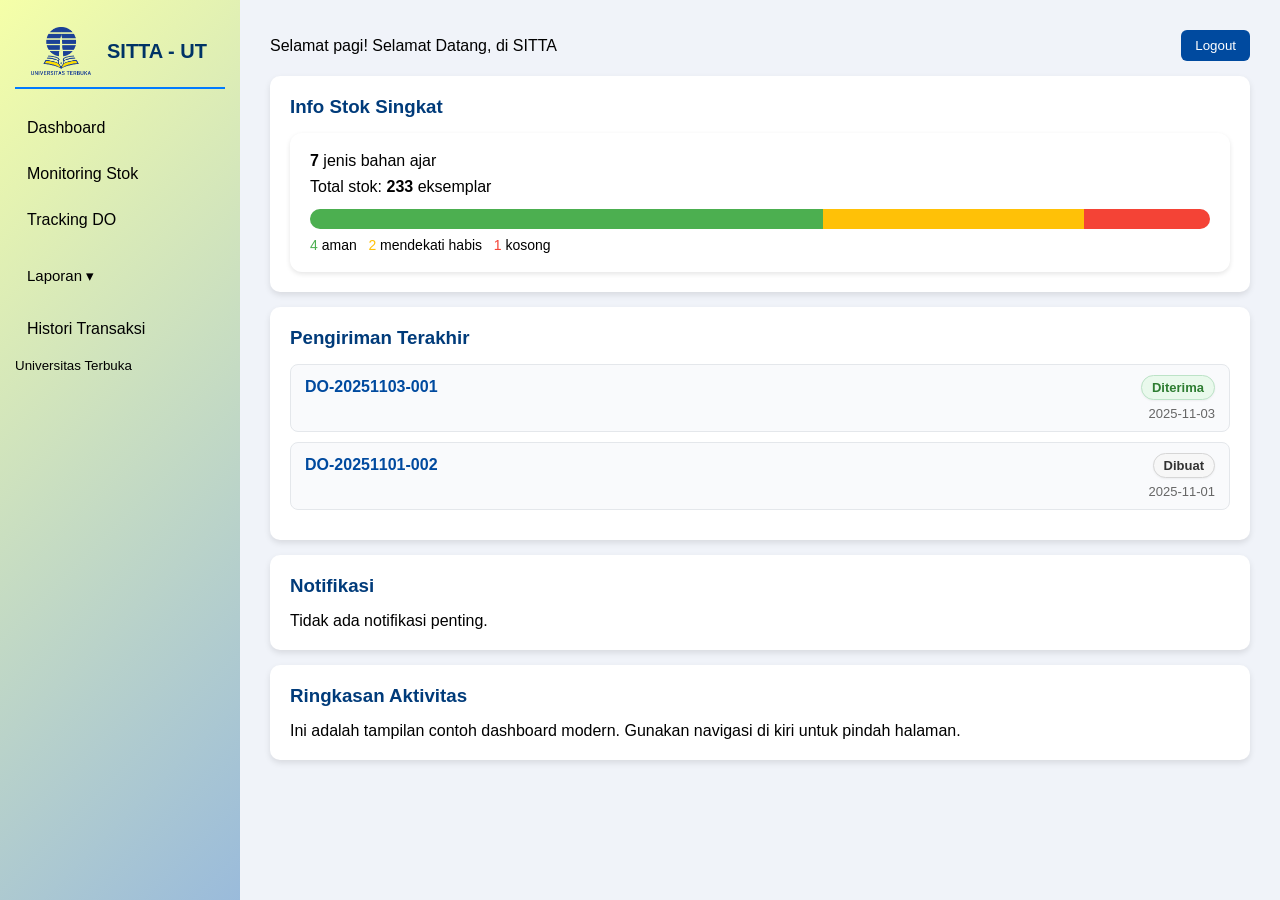
==== dashboard.html @ 4bfa10df "Add files via upload" ====
<!doctype html>
<html lang="id">
<head>
  <meta charset="UTF-8" />
  <title>Dashboard - SITTA UT</title>
  <link rel="stylesheet" href="css/style.css" />
</head>
<body class="app-layout">

  <aside class="sidebar">
   <div class="sidebar">
  <div class="logo-row">
    <img src="assets/Logo_Universitas_Terbuka.png">
    <div class="logo-text">SITTA - UT</div>
  </div>

  <a href="dashboard.html" class="nav-link">Dashboard</a>
  <a href="stok.html" class="nav-link">Monitoring Stok</a>
  <a href="tracking.html" class="nav-link">Tracking DO</a>

  <!--MENU LAPORAN PAKAI SUBMENU -->
  <div class="menu-group">
    <button class="menu-toggle">
      Laporan ▾
    </button>

    <div class="submenu">
      <a href="monitoring.html" class="submenu-item">Monitoring Progres DO Bahan Ajar</a>
      <a href="rekap.html" class="submenu-item">Rekap Bahan Ajar</a>
    </div>
    </div>
      <a href="#" class="nav-item">Histori Transaksi</a>
    </nav>
    <div class="sidebar-footer">
      <small>Universitas Terbuka</small>
    </div>
  </aside>


  <main class="main">
    <header class="topbar">
      <div id="greeting">Halo, selamat datang!</div>
      <div class="topbar-right">
        <button id="logoutBtn" class="btn outline">Logout</button>
      </div>
    </header>

    <section class="container">
      <div class="grid-3">
        <div class="card">
          <h3>Info Stok Singkat</h3>
          <p id="stokSummary">Memuat...</p>
        </div>
        <div class="card">
          <h3>Pengiriman Terakhir</h3>
          <div id="pengirimanTerakhir">Memuat data...</div>
        </div>
        <div class="card">
          <h3>Notifikasi</h3>
          <p>Tidak ada notifikasi penting.</p>
        </div>
      </div>

      <div class="card mt-16">
        <h3>Ringkasan Aktivitas</h3>
        <p>Ini adalah tampilan contoh dashboard modern. Gunakan navigasi di kiri untuk pindah halaman.</p>
      </div>
    </section>
  </main>

  <!-- pastikan data.js di-load dulu -->
  <script src="js/data.js"></script>

  <script>
  document.addEventListener('DOMContentLoaded', () => {
    try {
      // OPTIONAL: cek login (jika pakai localStorage session)
      try {
        const sess = localStorage.getItem('sitta_user');
        // kalau mau non-aktifkan redirect, komentari blok berikut
        if (!sess) {
          // belum login -> redirect ke login.html
          // window.location.href = 'login.html';
          // memberi peringatan di console agar tidak mengganggu
          console.info('Tidak ada sesi login terdeteksi di localStorage (key: sitta_user).');
        }
      } catch (e) {
        console.warn('Cek session gagal:', e);
      }

      // greeting waktu
      const greetEl = document.getElementById('greeting');
      if (greetEl) {
        const h = new Date().getHours();
        let greeting = 'Halo';
        if (h >= 4 && h < 12) greeting = 'Selamat pagi';
        else if (h >= 12 && h < 15) greeting = 'Selamat siang';
        else if (h >= 15 && h < 18) greeting = 'Selamat sore';
        else greeting = 'Selamat malam';
        greetEl.textContent = `${greeting}! Selamat Datang, di SITTA`;
      }

      // stok summary
      const stokSummaryEl = document.getElementById('stokSummary');
      if (!stokSummaryEl) {
        console.warn('Elemen stokSummary tidak ditemukan di DOM.');
      } else {
      // pastikan variable dataBahanAjar ada
      if (typeof dataBahanAjar !== 'undefined' && Array.isArray(dataBahanAjar)) {
        const totalItems = dataBahanAjar.length;

    // hitung jumlah stok yang hampir habis (<= 5)
    const lowStock = dataBahanAjar.filter(it => {
      // kalau stok bukan number, abaikan
      if (typeof it.stok !== 'number') return false;
      return it.stok <= 5;
    }).length;

    stokSummaryEl.textContent = `${totalItems} jenis bahan ajar — ${lowStock} stok mendekati habis.`;
  } else {
    stokSummaryEl.textContent = 'Data stok belum tersedia.';
  }
}
      // PENGIRIMAN TERAKHIR (versi rapi)
const pengirimanEl = document.getElementById('pengirimanTerakhir');
if (typeof dataDO !== 'undefined') {
  const sorted = dataDO.sort((a, b) => new Date(b.tanggal) - new Date(a.tanggal));
  const terbaru = sorted.slice(0, 2);

  pengirimanEl.innerHTML = terbaru.map(doItem => {
    const s = doItem.status.toLowerCase();
    const cls =
      s === 'diterima' ? 'status-diterima' :
      s === 'dikirim'  ? 'status-dikirim'  :
      'status-dibuat';
    return `
      <div class="pengiriman-item">
        <div class="pengiriman-header">
          <span class="do-number">${doItem.no}</span>
          <span class="status-label ${cls}">${doItem.status}</span>
        </div>
        <div class="pengiriman-footer">
          <span class="tanggal">${doItem.tanggal}</span>
        </div>
      </div>
    `;
  }).join('');
}


      // logout button
      const logoutBtn = document.getElementById('logoutBtn');
      if (logoutBtn) {
        logoutBtn.addEventListener('click', () => {
          try {
            localStorage.removeItem('sitta_user');
          } catch (e) { console.warn('Gagal menghapus session:', e); }
          window.location.href = 'login.html';
        });
      } else {
        console.warn('logoutBtn tidak ditemukan.');
      }

    } catch (err) {
      // tangkap error tak terduga supaya tidak memutus eksekusi
      console.error('Error pada script dashboard:', err);
      // tampilkan pesan ramah ke pengguna (opsional)
      const mainEl = document.querySelector('.main');
      if (mainEl) {
        const errBox = document.createElement('div');
        errBox.style.background = '#fff4f4';
        errBox.style.border = '1px solid #ffc9c9';
        errBox.style.padding = '12px';
        errBox.style.marginTop = '12px';
        errBox.textContent = 'Terjadi kesalahan pada dashboard (lihat console untuk detail).';
        mainEl.prepend(errBox);
      }
    }
  });
  </script>
  <script src="js/main.js"></script>
  <script>
</script>
</body>
</html>
---- css/style.css ----
/* ================================
   GLOBAL RESET
================================= */
* {
  margin: 0;
  padding: 0;
  box-sizing: border-box;
  font-family: Arial, sans-serif;
}

body {
  background: #f0f3f9;
  display: flex;
  min-height: 100vh;
}

/* ================================
   SIDEBAR UT (LOGO + SITTA-UT)
================================= */
/* ============ SIDEBAR ============ */
.sidebar {
  width: 240px !important;
  background: linear-gradient(135deg, #f5ffa8, #9abbdb);
  color: #000;
  padding: 15px;
  display: flex;
  flex-direction: column;
  position: fixed;
  top: 0;
  bottom: 0;
  left: 0;
  height: 100vh;
  box-sizing: border-box;
}

.logo-row {
  display: flex;
  align-items: center;
  gap: 16px; 
  padding: 12px 16px; 
  margin-bottom: 20px; 
  border-bottom: 2px solid #007BFF; 
}

.logo-row img {
  width: 60px;
  height: auto;
}

.logo-text {
  font-size: 20px;
  font-weight: bold;
  color: #003366; /* biru tua khas UT */
  line-height: 1.6;
}



/* Menu */
.nav-menu, .nav {
  margin-top: 12px;
  display: flex;
  flex-direction: column;
}

.nav-menu a,
.nav a,
.sidebar a {
  color: black;
  text-decoration: none;
  padding: 10px 12px;
  margin-bottom: 8px;
  border-radius: 6px;
  transition: 0.2s;
}

.nav a:hover,
.nav-menu a:hover,
.sidebar a:hover {
  background: yellow;
}

.nav a.active,
.nav-menu a.active {
  background: #003b7a;
}

/* ================================
   MAIN CONTENT
================================= */
/* ============ MAIN CONTENT ============ */
.main-content, .main, .content {
  margin-left: 240px !important;
  width: calc(100% - 240px) !important;
  padding: 30px;
  box-sizing: border-box;
}


h1, h2, h3 {
  color: #003b7a;
  margin-bottom: 15px;
}

/* ================================
   CARD STYLE
================================= */
.card {
  background: white;
  padding: 20px;
  border-radius: 10px;
  box-shadow: 0 3px 6px rgba(0,0,0,0.1);
  margin-bottom: 15px;
}

/* ================================
   FORM + INPUT
================================= */
input, select {
  padding: 8px 10px;
  margin: 4px;
  border: 1px solid #ccc;
  border-radius: 6px;
  margin-right: 8px;
}

button {
  padding: 8px 14px;
  background: #004a9f;
  color: white;
  border: none;
  border-radius: 6px;
  cursor: pointer;
}

button:hover {
  background: #0063d4;
}

/* ================================
   TABLE STYLE 
================================= */
table {
  width: 100%;
  border-collapse: collapse;
  border-radius: 10px;
  overflow: hidden;
  box-shadow: 0 2px 6px rgba(0,0,0,0.1);
  background: #fff;
  font-size: 14px;
}

thead {
  background-color: #0056a6; /* biru khas UT */
  color: #fff;
  text-align: left;
}

thead th {
  padding: 12px 16px;
  font-weight: 600;
}

tbody tr {
  border-bottom: 1px solid #e6e6e6;
  transition: background 0.2s;
}

tbody tr:nth-child(even) {
  background-color: #f9f9f9;
}

tbody tr:hover {
  background-color: #eaf3ff;
}

tbody td {
  padding: 10px 16px;
  vertical-align: middle;
}

/* Kolom Status */
.status-dibuat {
  color: #0056a6;
  font-weight: 600;
}

.status-dikirim {
  color: #f39c12;
  font-weight: 600;
}

.status-diterima {
  color: #27ae60;
  font-weight: 600;
}

/* Tombol Aksi */
button {
  border: none;
  border-radius: 6px;
  background-color: #0056a6;
  color: white;
  cursor: pointer;
  padding: 6px 10px;
  transition: background 0.2s;
}

button:hover {
  background-color: #0073e6;
}

/* Tombol Detail lebih kecil */
.btn-detail {
  padding: 5px 10px;
  font-size: 13px;
}

/* Pencarian input */
input[type="text"],
input[type="search"] {
  border: 1px solid #ccc;
  border-radius: 8px;
  padding: 8px 10px;
  width: 100%;
  font-size: 14px;
}

input:focus {
  border-color: #0056a6;
  outline: none;
  box-shadow: 0 0 3px #0056a6;
}

/* Input Qty dalam tabel */
table td input[type="number"] {
  width: 70px;
  padding: 5px;
  text-align: center;
  border: 1px solid #ccc;
  border-radius: 5px;
}

/* Kolom aksi */
table td .btn-hapus {
  background: #dc3545;
  color: white;
  border: none;
  border-radius: 5px;
  padding: 5px 10px;
  cursor: pointer;
  font-size: 13px;
  transition: background 0.2s;
}

table td .btn-hapus:hover {
  background: #b02a37;
}

/* Badge status stok */
.badge {
  padding: 4px 8px;
  border-radius: 6px;
  font-size: 12px;
  font-weight: bold;
  display: inline-block;
}

.badge-kosong {
  background: #d20c0c;
  color: white;
}

.badge-menipis {
  background: #ffd34f;
  color: #000;
}

.badge-aman {
  background: #27c24c;
  color: white;
}

/* Responsif (biar tabel tidak pecah di layar kecil) */
@media (max-width: 768px) {
  table {
    font-size: 12px;
  }
  table td input[type="number"] {
    width: 50px;
  }
  table td .btn-hapus {
    padding: 4px 6px;
    font-size: 12px;
  }
}


/* ===== SUBMENU LAPORAN ===== */

.menu-group {
  margin-top: 10px; 
  margin-bottom: 15px; 

}

.menu-toggle {
  width: 100%;
  background: none;
  color: black;
  border: none;
  padding: 10px 12px;
  text-align: left;
  border-radius: 6px;
  cursor: pointer;
  font-size: 15px;
}

.menu-toggle:hover {
  background: yellow;
}

/* Submenu container */
.submenu {
  display: none;
  flex-direction: column;
  margin-top: 6px;
  margin-left: 10px;
  border-left: 2px solid rgba(255,255,255,0.4);
  padding-left: 8px;
}

/* Items di dalam submenu */
.submenu-item {
  color: #e8e8e8;
  padding: 2px 6px;
  text-decoration: none;
  border-radius: 4px;
  font-size: 14px;
}

.submenu-item:hover {
  background: rgba(255,255,255,0.2);
}

/* ketika submenu aktif */
.submenu.show {
  display: flex;
}

.topbar {
  display: flex;
  justify-content: space-between;
  align-items: center;
  background: none;
  border-radius: 10px;
  margin-bottom: 15px;  
  padding: 10px,20px;    
}

.topbar-right button {
  padding: 8px 14px;
  border-radius: 6px;
  background: #004a9f;
  color: white;
  border: none;
  cursor: pointer;
}

.topbar-right button:hover {
  background: #0066d8;
}

/* ========== KOTAK INFO STOK ========== */
#stokSummary {
  background: #fff;
  padding: 15px 20px;
  border-radius: 12px;
  box-shadow: 0 2px 5px rgba(0,0,0,0.1);
  font-family: Arial, sans-serif;
  line-height: 1.6;
  margin-top: 10px;
  transition: all 0.3s ease;
}

#stokSummary h3 {
  margin-bottom: 5px;
  font-size: 1.1rem;
  color: #1a237e;
  border-bottom: 2px solid #ffcc00;
  padding-bottom: 4px;
  display: inline-block;
}

/* Progress bar container */
.progress-container {
  display: flex;
  height: 20px;
  border-radius: 10px;
  overflow: hidden;
  margin-top: 10px;
  margin-bottom: 5px;
  background: #eee;
}

/* Bar warna (otomatis diisi dari JS) */
.progress-bar {
  height: 100%;
  transition: width 1.5s ease-in-out;
}

.progress-safe { background: #4CAF50; }  /* hijau aman */
.progress-low  { background: #FFC107; }  /* kuning menipis */
.progress-out  { background: #F44336; }  /* merah kosong */


/* ================================
   TAMBAH BAHAN AJAR BARU
================================ */
.form-section {
  background: #f8faff;
  padding: 25px 30px;
  border-radius: 12px;
  box-shadow: 0 2px 8px rgba(0, 0, 0, 0.05);
  margin-bottom: 25px;
}

.form-title {
  color: #004aad;
  font-size: 22px;
  font-weight: 700;
  margin-bottom: 20px;
  border-bottom: 2px solid #007BFF;
  display: inline-block;
  padding-bottom: 5px;
}

/* Grid layout untuk form */
.form-grid {
  display: grid;
  grid-template-columns: repeat(auto-fit, minmax(200px, 1fr));
  gap: 18px 25px;
  align-items: end;
}

.form-group label {
  font-weight: 600;
  font-size: 14px;
  color: #333;
  display: block;
  margin-bottom: 6px;
}

.form-group input,
.form-group select {
  width: 100%;
  padding: 8px 10px;
  font-size: 14px;
  border: 1px solid #ccc;
  border-radius: 6px;
  transition: border-color 0.2s ease;
}

.form-group input:focus,
.form-group select:focus {
  border-color: #171818;
  outline: none;
}

/* Tombol Tambah */
.btn-tambah {
  background-color: #0056b3;
  color: #fff;
  border: none;
  padding: 9px 20px;
  border-radius: 6px;
  font-weight: 600;
  cursor: pointer;
  transition: background-color 0.2s ease;
  width: 100%;
}

.btn-tambah:hover {
  background-color: #004092;
}

/* Tombol di kanan bawah form */
.button-container {
  align-self: end;
}

/* ================================
   CARD PENGIRIMAN TERAKHIR 
================================= */
.pengiriman-item {
  background: #f9fafc;
  border: 1px solid #e4e7eb;
  border-radius: 8px;
  padding: 10px 14px;
  margin-bottom: 10px;
  transition: background 0.2s ease;
}

.pengiriman-item:hover {
  background: #eef3ff;
}

.pengiriman-header {
  display: flex;
  justify-content: space-between;
  align-items: center;
  font-weight: 600;
  color: #004a9f;
  margin-bottom: 6px;
}

.pengiriman-footer {
  display: flex;
  justify-content: flex-end;
}

.pengiriman-footer .tanggal {
  font-size: 13px;
  color: #666;
}

.do-number {
  font-weight: bold;
}

/* Label status */
.status-label {
  display: inline-block;
  padding: 4px 10px;
  border-radius: 20px;
  font-size: 13px;
  font-weight: 600;
  color: #003366;
  background-color: #e7f0ff; 
  border: 1px solid #c9d9ff;
  box-shadow: 0 1px 2px rgba(0,0,0,0.05);
}

/* Warna per status */
.status-dibuat {
  background-color: #f7f7f7;  
  border-color: #d6d6d6;
  color: #333;
}

.status-dikirim {
  background-color: #e6f0ff;   
  border-color: #b5cfff;
  color: #004a9f;              
}

.status-diterima {
  background-color: #e9f9ec;   
  border-color: #bce3c7;
  color: #2e7d32;            
}
/* ================================
   MODAL DETAIL DELIVERY ORDER
================================= */
.modal-overlay {
  position: fixed;
  top: 0;
  left: 0;
  width: 100%;
  height: 100%;
  background: rgba(0, 0, 0, 0.5);
  display: flex;
  justify-content: center;
  align-items: center;
  z-index: 1000;
  animation: fadeIn 0.2s ease;
}

.modal-box {
  background: #fff;
  padding: 20px 25px;
  border-radius: 12px;
  width: 400px;
  max-width: 90%;
  box-shadow: 0 4px 10px rgba(0, 0, 0, 0.25);
  animation: slideUp 0.25s ease;
}

.modal-box h3 {
  color: #005BBB;
  margin-bottom: 10px;
}

.modal-box h4 {
  margin-top: 15px;
  color: #007BFF;
  font-size: 16px;
}

.modal-box ul {
  list-style-type: disc;
  padding-left: 20px;
  margin-top: 6px;
  max-height: 150px;
  overflow-y: auto;
}

.modal-box li {
  margin-bottom: 4px;
  color: #333;
}

.btn-tutup {
  margin-top: 15px;
  background: #005BBB;
  color: white;
  border: none;
  padding: 8px 16px;
  border-radius: 8px;
  cursor: pointer;
  transition: background 0.2s;
}

.btn-tutup:hover {
  background: #004799;
}

/* Animasi halus saat modal muncul */
@keyframes fadeIn {
  from { opacity: 0; }
  to { opacity: 1; }
}

@keyframes slideUp {
  from { transform: translateY(20px); opacity: 0; }
  to { transform: translateY(0); opacity: 1; }
}
/* ================================
   TOMBOL AKSI DI TABEL (DETAIL & STATUS)
================================= */
.table-actions {
  display: flex;
  justify-content: center;
  gap: 6px; /* jarak antar tombol */
}

.table-actions button {
  display: flex;
  align-items: center;
  gap: 4px;
  background-color: #0056a6;
  color: #fff;
  border: none;
  border-radius: 6px;
  padding: 6px 10px;
  font-size: 13px;
  font-weight: 500;
  cursor: pointer;
  transition: all 0.2s ease-in-out;
}

.table-actions button:hover {
  background-color: #0073e6;
  transform: translateY(-1px);
}

.table-actions button i {
  font-size: 14px;
}

/* Warna spesifik */
.btn-detail {
  background-color: #007bff;
}
.btn-detail:hover {
  background-color: #339cff;
}

.btn-status {
  background-color: #17a2b8;
}
.btn-status:hover {
  background-color: #2bc3d8;
}

.table-container {
  background: #fff;
  border-radius: 12px;
  padding: 15px 20px;
  box-shadow: 0 3px 8px rgba(0, 0, 0, 0.08);
  overflow-x: auto; /* agar tabel tidak keluar container */
  margin-top: 15px;
}

table {
  width: 100%;
  border-collapse: collapse;
}

thead th {
  background-color: #004a9f;
  color: white;
  font-weight: 600;
  padding: 12px 14px;
  text-align: center;
}

tbody td {
  padding: 10px 14px;
  text-align: center;
  vertical-align: middle;
}

/* Kolom aksi (biar rapi & di tengah) */
.table-actions {
  display: flex;
  justify-content: center;
  align-items: center;
  gap: 8px;
}

.table-actions button {
  display: flex;
  align-items: center;
  justify-content: center;
  gap: 6px;
  padding: 6px 10px;
  border-radius: 6px;
  border: none;
  cursor: pointer;
  color: #fff;
  font-size: 13px;
  transition: all 0.2s ease-in-out;
}

/* Tombol khusus */
.table-actions .btn-detail {
  background-color: #007bff;
}

.table-actions .btn-detail:hover {
  background-color: #339cff;
}

.table-actions .btn-status {
  background-color: #17a2b8;
}

.table-actions .btn-status:hover {
  background-color: #2bc3d8;
}

.table-actions button i {
  font-size: 14px;
}

/* Scroll horizontal di layar kecil */
@media (max-width: 768px) {
  .table-container {
    padding: 10px;
  }
  table {
    font-size: 13px;
  }
  .table-actions {
    flex-direction: column;
    gap: 4px;
  }
}

/* ====== TOMBOL EDIT ====== */
.btn-edit {
  background: #004a9f;
  color: white;
  padding: 6px 10px;
  border-radius: 6px;
  font-size: 13px;
  cursor: pointer;
  margin-right: 4px;
}
.btn-edit:hover {
  background: #007bff;
}

.aksi-kolom {
  display: flex;
  gap: 6px;
}

/* ====== MODAL EDIT ====== */
/* ========== MODAL OVERLAY ========== */
.modal-overlay {
  position: fixed;
  top: 0;
  left: 0;
  width: 100%;
  height: 100%;
  background: rgba(0,0,0,0.45);
  display: flex;
  justify-content: center;
  align-items: center;
  padding: 20px; /* Biar modal tidak mepet layar */
  z-index: 2000;
}

/* ========== MODAL BOX (lebih rapi & elegan) ========== */
.modal-box {
  background: #ffffff;
  width: 420px;
  max-width: 90%;

  /* Tinggi maksimal, agar scroll tidak keluar */
  max-height: 80vh;
  overflow-y: auto;

  /* Sudut rapi */
  border-radius: 18px !important;

  /* Spacing */
  padding: 24px 28px;

  /* Shadow elegan */
  box-shadow: 0 8px 25px rgba(0,0,0,0.25);

  /* Animasi halus */
  animation: fadeIn 0.25s ease;
}

/* Scrollbar elegan tipis agar tidak keluar modal */
.modal-box::-webkit-scrollbar {
  width: 4px;            /* Lebih kecil */
}

.modal-box::-webkit-scrollbar-thumb {
  background: #b5b5b5;    /* Warna abu soft */
  border-radius: 20px;    /* Membulatkan scroll */
}

.modal-box::-webkit-scrollbar-thumb:hover {
  background: #999;       /* Warna saat hover */
}

.modal-box::-webkit-scrollbar-track {
  background: transparent;
  margin: 10px;           /* Jarak agar scrollbar tidak menempel ke ujung modal */
}

.btn-simpan {
  background: #007bff;
  color: white;
  border: none;
  padding: 8px 16px;
  border-radius: 8px;
  cursor: pointer;
  margin-right: 6px;
}

.btn-simpan:hover {
  background: #339bff;
}

/* =========================================
   FIX TABEL — AGAR RAPI, KONSISTEN & SEJAJAR
========================================= */

/* --- Tabel Utama --- */
table {
  width: 100%;
  border-collapse: collapse;
  background: #fff;
  border-radius: 10px;
  overflow: hidden;
  font-size: 14px;
}

/* --- Header --- */
thead th {
  background: #004a9f;
  color: white;
  padding: 12px 14px;
  text-align: center !important;
  font-weight: 600;
  vertical-align: middle;
  white-space: nowrap;
}

/* --- Isi tabel --- */
tbody td {
  padding: 10px 14px;
  text-align: center !important;
  vertical-align: middle !important;
  white-space: nowrap; /* Supaya tidak turun */
}

/* --- Hover --- */
tbody tr:hover {
  background: #eef3ff;
}

/* --- Kolom Aksi --- */
.aksi-kolom {
  display: flex;
  justify-content: center;
  align-items: center;
  gap: 8px;
}

/* Tombol Edit */
.btn-edit {
  background: #0056a6;
  color: white;
  padding: 6px 10px;
  border-radius: 6px;
  font-size: 13px;
  cursor: pointer;
  border: none;
}

.btn-edit:hover {
  background: #007bff;
}

/* Tombol Hapus */
.btn-hapus {
  background: #dc3545;
  color: white;
  padding: 6px 10px;
  border-radius: 6px;
  font-size: 13px;
  cursor: pointer;
  border: none;
}

.btn-hapus:hover {
  background: #b02a37;
}

/* --- Badge Status --- */
.badge {
  display: inline-block;
  padding: 4px 10px;
  border-radius: 6px;
  font-size: 12px;
  font-weight: bold;
  text-align: center;
  white-space: nowrap;
}

.badge-menipis {
  background: #ffd34f;
  color: #000;
}

.badge-kosong {
  background: #d20c0c;
  color: white;
}

.badge-aman {
  background: #27c24c;
  color: white;
}

/* Supaya tabel tidak pecah di layar kecil */
.table-container {
  overflow-x: auto;
  width: 100%;
  padding: 12px;
  background: white;
  border-radius: 10px;
  box-shadow: 0 2px 6px rgba(0,0,0,0.1);
}

td, th {
  word-wrap: break-word;
  white-space: normal;
}

.modal-actions {
  display: flex;
  justify-content: flex-end;
  gap: 10px;          /* Jarak antar tombol */
  margin-top: 20px;   /* Jarak dari input ke tombol */
}

.modal-actions button {
  padding: 8px 18px;
  border-radius: 6px;
}
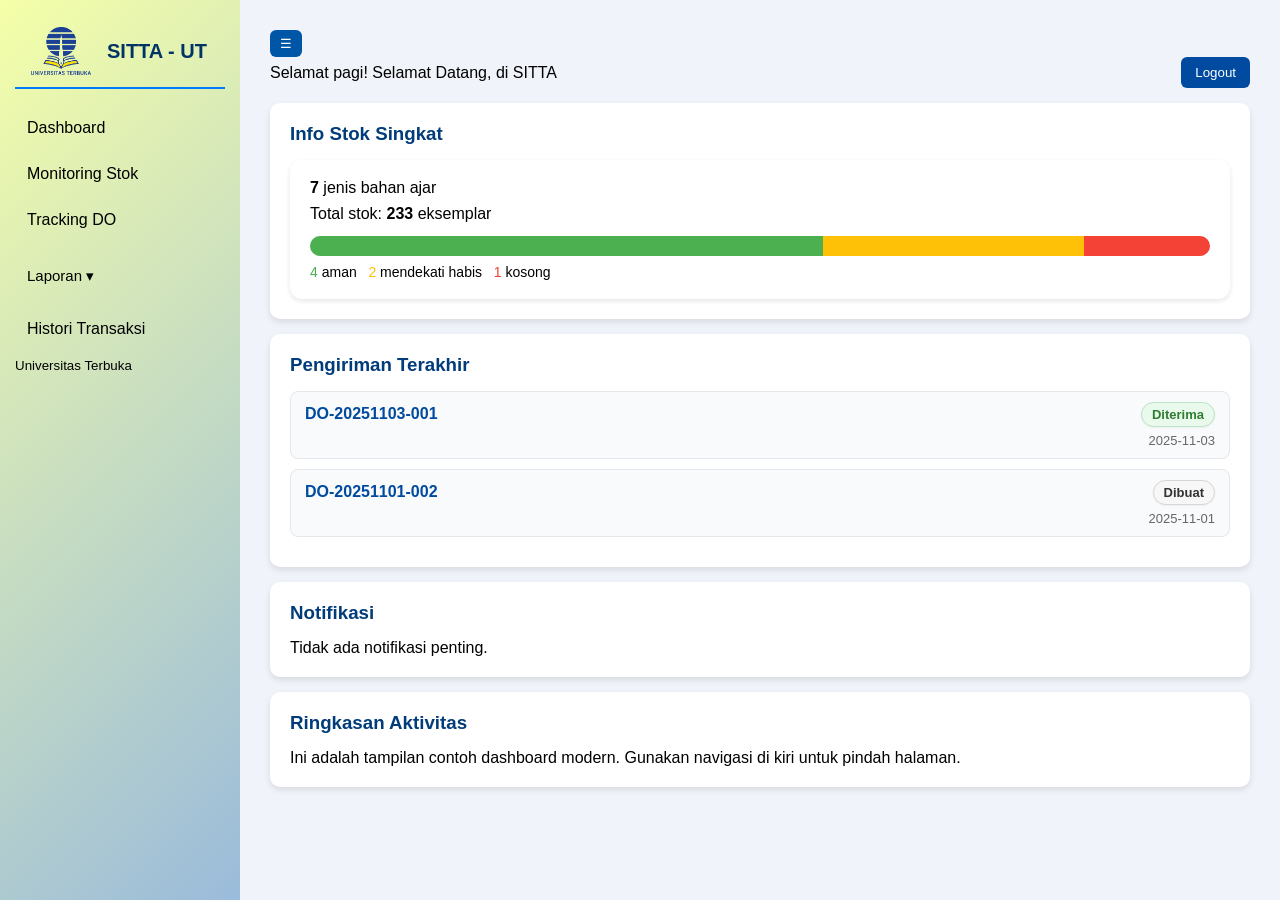
==== commit 4046ddd9: "Update dashboard.html" ====
--- a/dashboard.html
+++ b/dashboard.html
@@ -38,6 +38,7 @@
 
 
   <main class="main">
+    <button id="sidebarToggle" class="sidebar-toggle-btn">☰</button>
     <header class="topbar">
       <div id="greeting">Halo, selamat datang!</div>
       <div class="topbar-right">
